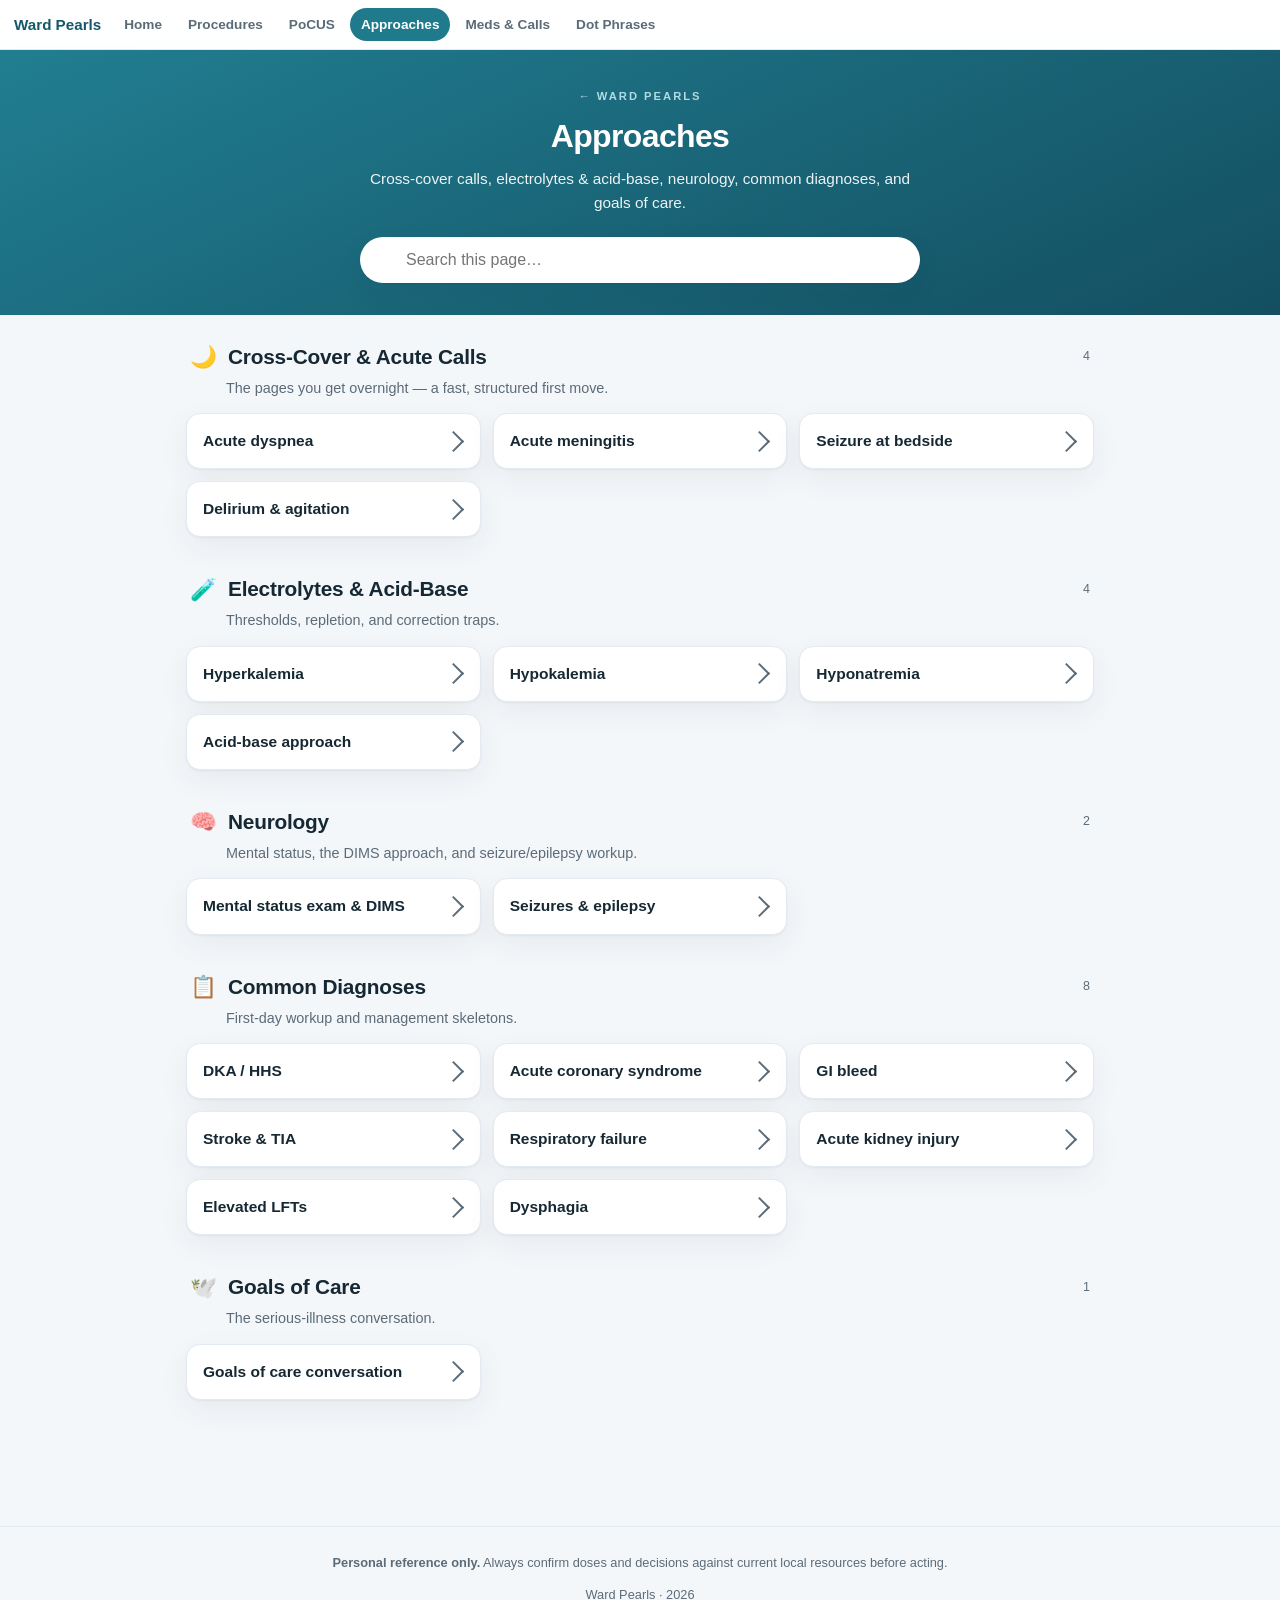
==== approaches.html @ ae711d2e "Add files via upload" ====
<!DOCTYPE html>
<html lang="en">
<head>
<meta charset="UTF-8">
<meta name="viewport" content="width=device-width, initial-scale=1.0">
<title>Approaches — Ward Pearls</title>
<link rel="stylesheet" href="styles.css?v=2">
</head>
<body data-page="approaches">
<div class="topbar" id="topbar"></div>
<header class="hero">
  <div class="kicker"><a href="index.html" style="color:#cdeef4;text-decoration:none">← Ward Pearls</a></div>
  <h1 id="pageTitle">Approaches</h1>
  <p id="pageDesc"></p>
  <div class="searchwrap">
    <svg viewBox="0 0 24 24" fill="none" stroke="currentColor" stroke-width="2"><circle cx="11" cy="11" r="7"/><path d="M21 21l-4.3-4.3"/></svg>
    <input id="search" type="text" placeholder="Search this page…" autocomplete="off">
  </div>
</header>
<main id="main"></main>
<footer>
  <p class="disclaimer"><strong>Personal reference only.</strong> Always confirm doses and decisions against current local resources before acting.</p>
  <p>Ward Pearls · <span id="year"></span></p>
</footer>
<script src="data.js?v=2"></script>
<script src="app.js?v=2"></script>
</body>
</html>
---- styles.css ----
:root{
  --bg:#f4f7fa;
  --panel:#ffffff;
  --ink:#152833;
  --muted:#5c6b78;
  --line:#e4eaf1;
  --accent:#1f7a8c;
  --accent-dark:#14586a;
  --accent-soft:#e8f4f6;
  --warn:#b3541e;
  --warn-soft:#fdf1e7;
  --shadow:0 1px 2px rgba(16,35,46,.05),0 10px 30px rgba(16,35,46,.06);
  --radius:14px;
}
*{box-sizing:border-box}
html{scroll-behavior:smooth}
body{
  margin:0;
  font-family:-apple-system,BlinkMacSystemFont,"Segoe UI",Roboto,Helvetica,Arial,sans-serif;
  color:var(--ink);background:var(--bg);line-height:1.55;
  -webkit-font-smoothing:antialiased;
}
a{color:var(--accent-dark)}

/* ---- top nav bar ---- */
.topbar{
  position:sticky;top:0;z-index:40;
  background:rgba(255,255,255,.92);backdrop-filter:blur(10px);
  border-bottom:1px solid var(--line);
  display:flex;align-items:center;gap:4px;
  padding:8px 14px;overflow-x:auto;white-space:nowrap;
}
.topbar .brand{font-weight:750;color:var(--accent-dark);font-size:.95rem;margin-right:8px;text-decoration:none;flex:none}
.topbar a.navlink{
  color:var(--muted);text-decoration:none;font-size:.85rem;font-weight:600;
  padding:6px 11px;border-radius:999px;flex:none;
}
.topbar a.navlink:hover{color:var(--accent-dark);background:var(--accent-soft)}
.topbar a.navlink.active{color:#fff;background:var(--accent)}

/* ---- hero ---- */
header.hero{
  background:linear-gradient(155deg,#217e91 0%,#134f61 100%);
  color:#fff;padding:38px 20px 32px;text-align:center;
}
header.hero .kicker{text-transform:uppercase;letter-spacing:.18em;font-size:.7rem;font-weight:600;opacity:.85}
header.hero h1{margin:.4rem 0 .35rem;font-size:2rem;font-weight:750;letter-spacing:-.02em}
header.hero p{margin:0 auto;max-width:560px;font-size:.96rem;opacity:.92}
.searchwrap{max-width:560px;margin:22px auto 0;position:relative}
#search{width:100%;padding:14px 16px 14px 46px;border:none;border-radius:999px;font-size:1rem;box-shadow:var(--shadow);outline:none;color:var(--ink)}
.searchwrap svg{position:absolute;left:17px;top:50%;transform:translateY(-50%);width:18px;height:18px;opacity:.45}

main{max-width:940px;margin:0 auto;padding:26px 16px 90px}

/* ---- home page cards ---- */
.homegrid{display:grid;grid-template-columns:repeat(auto-fill,minmax(260px,1fr));gap:14px;margin-top:6px}
a.homecard{
  display:block;text-decoration:none;color:inherit;
  background:var(--panel);border:1px solid var(--line);border-radius:var(--radius);
  box-shadow:var(--shadow);padding:20px;transition:transform .12s,border-color .12s;
}
a.homecard:hover{transform:translateY(-2px);border-color:var(--accent)}
a.homecard .ico{font-size:1.7rem;display:block;margin-bottom:8px}
a.homecard h3{margin:0 0 5px;font-size:1.12rem;color:var(--accent-dark)}
a.homecard p{margin:0;color:var(--muted);font-size:.88rem}
a.homecard .cnt{display:inline-block;margin-top:10px;font-size:.72rem;font-weight:700;color:var(--accent);background:var(--accent-soft);padding:2px 9px;border-radius:999px}

/* ---- global search results (home) ---- */
#results{margin-top:18px}
#results .ritem{display:block;text-decoration:none;color:inherit;background:var(--panel);border:1px solid var(--line);border-radius:10px;box-shadow:var(--shadow);padding:12px 15px;margin-bottom:8px}
#results .ritem:hover{border-color:var(--accent)}
#results .ritem b{color:var(--accent-dark)}
#results .ritem .where{font-size:.74rem;color:var(--muted);text-transform:uppercase;letter-spacing:.04em}

/* ---- section + cards ---- */
section{margin-bottom:36px;scroll-margin-top:64px}
.sec-head{display:flex;align-items:center;gap:11px;margin:0 4px 4px}
.sec-head .ico{font-size:1.35rem;line-height:1}
.sec-head h2{margin:0;font-size:1.3rem;letter-spacing:-.01em}
.sec-head .count{font-size:.78rem;color:var(--muted);font-weight:500;margin-left:auto}
.sec-desc{margin:0 4px 14px 40px;color:var(--muted);font-size:.9rem}
.grid{display:grid;grid-template-columns:repeat(auto-fill,minmax(250px,1fr));gap:12px}

details.card{background:var(--panel);border:1px solid var(--line);border-radius:var(--radius);box-shadow:var(--shadow);overflow:hidden;transition:border-color .15s;scroll-margin-top:70px}
details.card[open]{border-color:var(--accent);grid-column:1/-1}
summary{list-style:none;cursor:pointer;padding:15px 16px;font-weight:650;font-size:.97rem;display:flex;align-items:center;justify-content:space-between;gap:8px}
summary::-webkit-details-marker{display:none}
summary .chev{flex:none;width:15px;height:15px;border-right:2px solid var(--muted);border-bottom:2px solid var(--muted);transform:rotate(-45deg);transition:transform .2s;margin-right:3px}
details[open] summary .chev{transform:rotate(45deg)}

.card-body{padding:4px 20px 20px;border-top:1px solid var(--line);font-size:.93rem}
.card-body h4{margin:17px 0 5px;font-size:.75rem;text-transform:uppercase;letter-spacing:.06em;color:var(--accent-dark);font-weight:700}
.card-body h4:first-child{margin-top:14px}
.card-body ul{margin:5px 0;padding-left:19px}
.card-body li{margin:3px 0}
.card-body p{margin:7px 0}
.card-body code{background:var(--accent-soft);padding:1px 5px;border-radius:5px;font-size:.86em}
.card-body .lead{color:var(--muted);font-style:italic;margin-top:12px}
.card-body details{margin:9px 0;border:1px solid var(--line);border-radius:9px;background:#fbfcfe}
.card-body details > summary{padding:9px 13px;font-size:.88rem;font-weight:600;color:var(--accent-dark)}
.card-body details .inner{padding:2px 15px 12px}
.flag{background:var(--warn-soft);border-left:3px solid var(--warn);border-radius:0 8px 8px 0;padding:9px 13px;margin:11px 0;font-size:.9rem;color:#7c3d15}
.flag b{color:var(--warn)}
.pill{background:var(--accent-soft);border-radius:0 8px 8px 0;border-left:3px solid var(--accent);padding:9px 13px;margin:11px 0;font-size:.9rem}
.tag{display:inline-block;font-size:.62rem;font-weight:700;text-transform:uppercase;letter-spacing:.04em;color:var(--muted);background:#eef2f6;padding:2px 7px;border-radius:999px;margin-left:8px;vertical-align:middle}

/* ---- dot phrases ---- */
.dp-actions{display:flex;justify-content:flex-end;margin:10px 0 4px}
.copybtn{cursor:pointer;border:1px solid var(--accent);background:var(--accent-soft);color:var(--accent-dark);font-weight:600;font-size:.8rem;padding:6px 14px;border-radius:8px}
.copybtn:hover{background:var(--accent);color:#fff}
.copybtn.done{background:#2f855a;border-color:#2f855a;color:#fff}
pre.dp{white-space:pre-wrap;background:#f8fafc;border:1px solid var(--line);border-radius:9px;padding:13px 15px;font-family:"SF Mono",Menlo,Consolas,monospace;font-size:.82rem;line-height:1.5;color:var(--ink);overflow-x:auto}

.noresults{display:none;text-align:center;color:var(--muted);padding:40px;font-style:italic}
footer{text-align:center;color:var(--muted);font-size:.8rem;padding:26px 20px 44px;border-top:1px solid var(--line)}
.disclaimer{max-width:720px;margin:0 auto 10px;line-height:1.5}
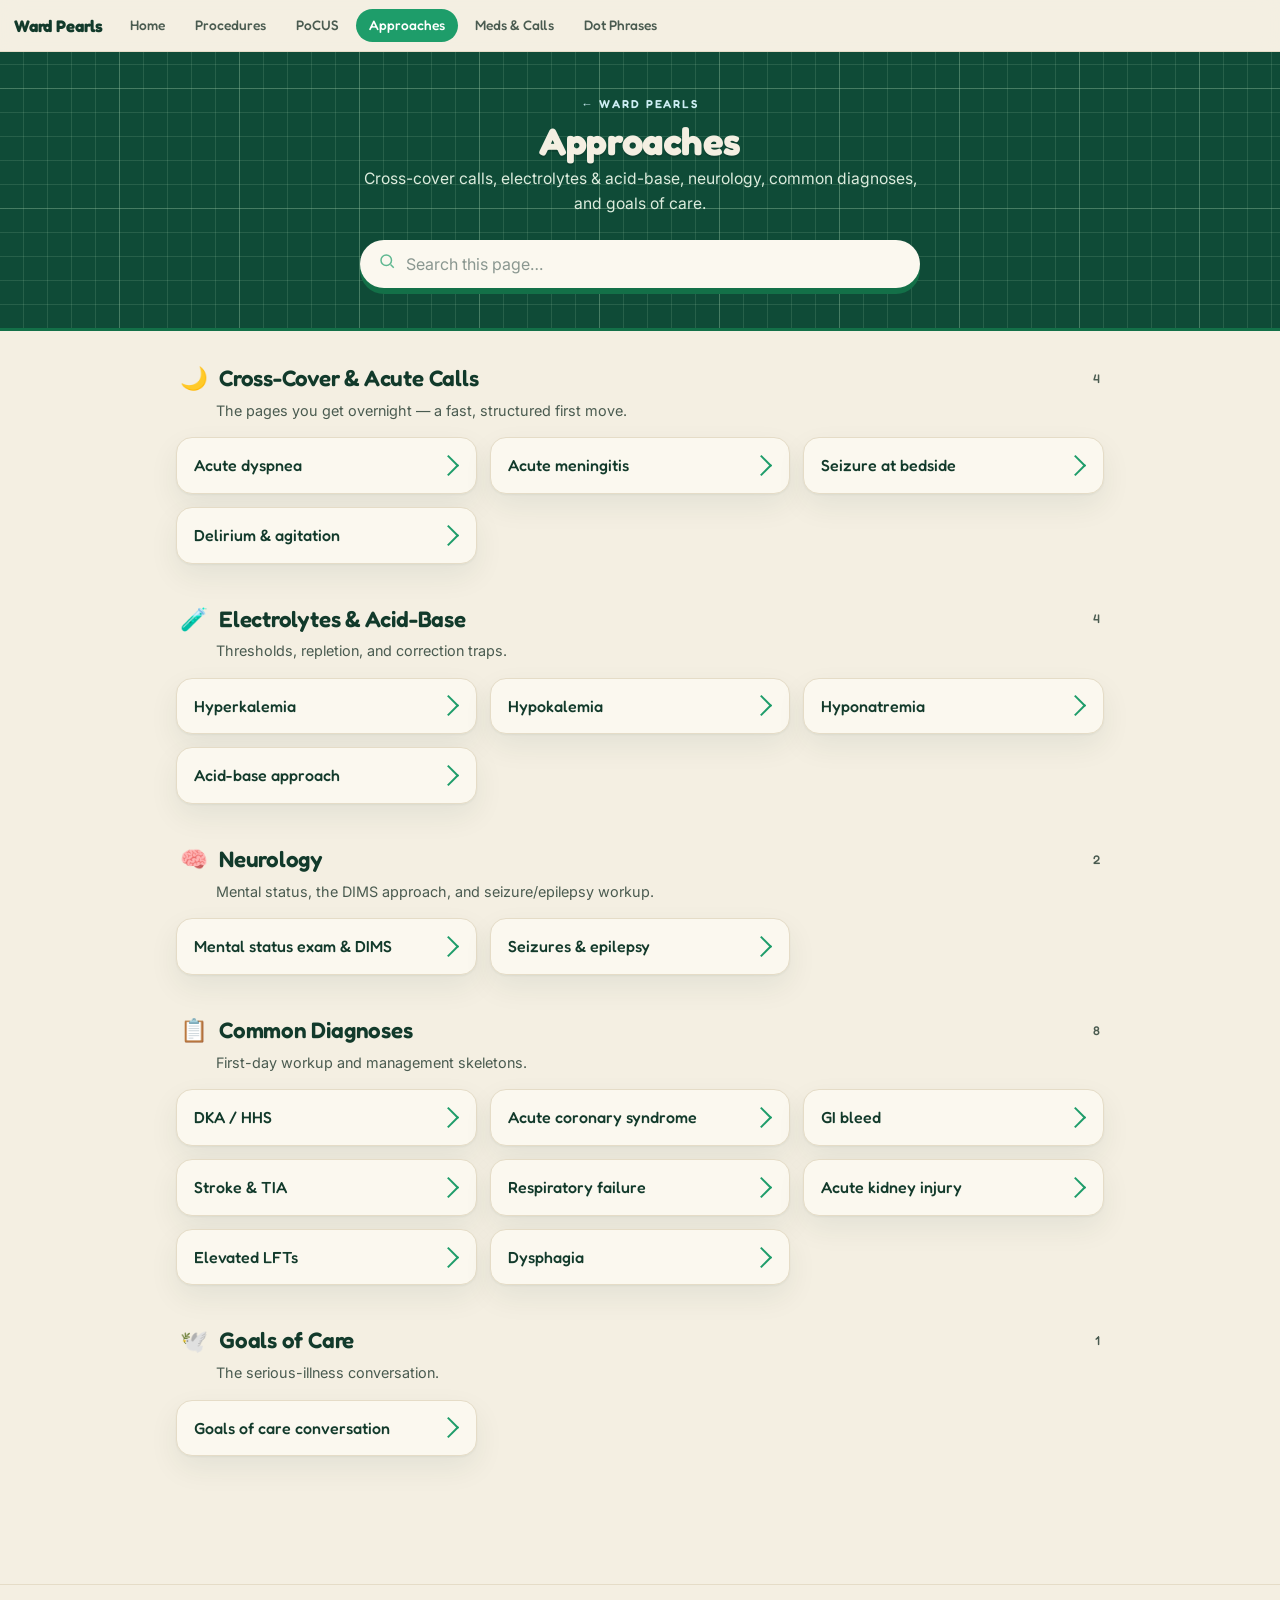
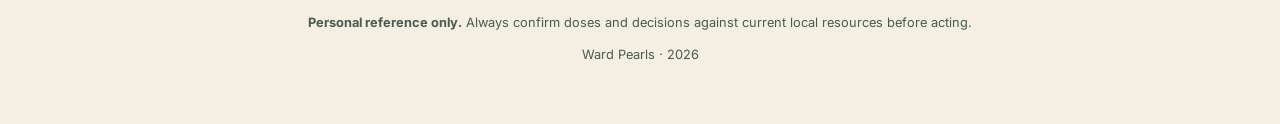
==== commit c7626b10: "Add files via upload" ====
--- a/approaches.html
+++ b/approaches.html
@@ -4,7 +4,7 @@
 <meta charset="UTF-8">
 <meta name="viewport" content="width=device-width, initial-scale=1.0">
 <title>Approaches — Ward Pearls</title>
-<link rel="stylesheet" href="styles.css?v=2">
+<link rel="stylesheet" href="styles.css?v=3">
 </head>
 <body data-page="approaches">
 <div class="topbar" id="topbar"></div>
--- a/styles.css
+++ b/styles.css
@@ -1,116 +1,138 @@
+@import url('https://fonts.googleapis.com/css2?family=Fredoka:wght@400;500;600;700&family=Inter:wght@400;500;600;700&display=swap');
+
 :root{
-  --bg:#f4f7fa;
-  --panel:#ffffff;
-  --ink:#152833;
-  --muted:#5c6b78;
-  --line:#e4eaf1;
-  --accent:#1f7a8c;
-  --accent-dark:#14586a;
-  --accent-soft:#e8f4f6;
-  --warn:#b3541e;
-  --warn-soft:#fdf1e7;
-  --shadow:0 1px 2px rgba(16,35,46,.05),0 10px 30px rgba(16,35,46,.06);
-  --radius:14px;
+  --paper:#f4efe2;          /* warm cream page */
+  --paper2:#ece5d3;
+  --card:#fbf8ef;           /* warm white card */
+  --ink:#123a2b;            /* deep forest green (headings) */
+  --ink-soft:#4a5b50;       /* muted body */
+  --mat:#0f4b37;            /* cutting-mat green (hero) */
+  --mat-line:rgba(160,205,170,.16);
+  --mat-line2:rgba(160,205,170,.26);
+  --accent:#1e9d6a;         /* emerald */
+  --accent-dark:#137048;    /* extruded shadow / darker */
+  --accent-soft:#e4f1e4;
+  --warn:#b45a1e;
+  --warn-soft:#f9ecdd;
+  --line:#e5dcc7;           /* warm border */
+  --shadow:0 1px 2px rgba(18,58,43,.05),0 12px 30px rgba(18,58,43,.07);
+  --radius:16px;
+  --display:"Fredoka",-apple-system,BlinkMacSystemFont,"Segoe UI",sans-serif;
+  --body:"Inter",-apple-system,BlinkMacSystemFont,"Segoe UI",Roboto,sans-serif;
 }
 *{box-sizing:border-box}
 html{scroll-behavior:smooth}
 body{
-  margin:0;
-  font-family:-apple-system,BlinkMacSystemFont,"Segoe UI",Roboto,Helvetica,Arial,sans-serif;
-  color:var(--ink);background:var(--bg);line-height:1.55;
-  -webkit-font-smoothing:antialiased;
+  margin:0;font-family:var(--body);color:var(--ink);background:var(--paper);
+  line-height:1.55;-webkit-font-smoothing:antialiased;
 }
 a{color:var(--accent-dark)}
 
-/* ---- top nav bar ---- */
+/* ---- top nav ---- */
 .topbar{
   position:sticky;top:0;z-index:40;
-  background:rgba(255,255,255,.92);backdrop-filter:blur(10px);
+  background:rgba(244,239,226,.92);backdrop-filter:blur(10px);
   border-bottom:1px solid var(--line);
-  display:flex;align-items:center;gap:4px;
-  padding:8px 14px;overflow-x:auto;white-space:nowrap;
+  display:flex;align-items:center;gap:4px;padding:9px 14px;overflow-x:auto;white-space:nowrap;
 }
-.topbar .brand{font-weight:750;color:var(--accent-dark);font-size:.95rem;margin-right:8px;text-decoration:none;flex:none}
+.topbar .brand{font-family:var(--display);font-weight:700;color:var(--ink);font-size:1.05rem;margin-right:10px;text-decoration:none;flex:none;letter-spacing:-.01em}
 .topbar a.navlink{
-  color:var(--muted);text-decoration:none;font-size:.85rem;font-weight:600;
-  padding:6px 11px;border-radius:999px;flex:none;
+  font-family:var(--display);color:var(--ink-soft);text-decoration:none;font-size:.86rem;font-weight:500;
+  padding:6px 13px;border-radius:999px;flex:none;
 }
-.topbar a.navlink:hover{color:var(--accent-dark);background:var(--accent-soft)}
+.topbar a.navlink:hover{color:var(--ink);background:var(--accent-soft)}
 .topbar a.navlink.active{color:#fff;background:var(--accent)}
 
-/* ---- hero ---- */
+/* ---- hero (cutting-mat) ---- */
 header.hero{
-  background:linear-gradient(155deg,#217e91 0%,#134f61 100%);
-  color:#fff;padding:38px 20px 32px;text-align:center;
+  position:relative;color:#f4efe2;padding:44px 20px 40px;text-align:center;
+  background-color:var(--mat);
+  background-image:
+    repeating-linear-gradient(0deg, transparent 0 23px, var(--mat-line) 23px 24px),
+    repeating-linear-gradient(90deg, transparent 0 23px, var(--mat-line) 23px 24px),
+    repeating-linear-gradient(0deg, transparent 0 119px, var(--mat-line2) 119px 120px),
+    repeating-linear-gradient(90deg, transparent 0 119px, var(--mat-line2) 119px 120px);
+  border-bottom:3px solid var(--accent-dark);
 }
-header.hero .kicker{text-transform:uppercase;letter-spacing:.18em;font-size:.7rem;font-weight:600;opacity:.85}
-header.hero h1{margin:.4rem 0 .35rem;font-size:2rem;font-weight:750;letter-spacing:-.02em}
-header.hero p{margin:0 auto;max-width:560px;font-size:.96rem;opacity:.92}
-.searchwrap{max-width:560px;margin:22px auto 0;position:relative}
-#search{width:100%;padding:14px 16px 14px 46px;border:none;border-radius:999px;font-size:1rem;box-shadow:var(--shadow);outline:none;color:var(--ink)}
-.searchwrap svg{position:absolute;left:17px;top:50%;transform:translateY(-50%);width:18px;height:18px;opacity:.45}
+header.hero .kicker{font-family:var(--display);text-transform:uppercase;letter-spacing:.16em;font-size:.72rem;font-weight:600;color:#bfe0c6}
+header.hero .kicker a{color:#bfe0c6;text-decoration:none}
+header.hero h1{font-family:var(--display);margin:.4rem 0 .4rem;font-size:2.4rem;font-weight:700;letter-spacing:-.015em;line-height:1.05;text-shadow:0 2px 0 rgba(0,0,0,.12)}
+header.hero p{margin:0 auto;max-width:560px;font-size:.98rem;color:#dcecdd}
+.searchwrap{max-width:560px;margin:24px auto 0;position:relative}
+#search{width:100%;font-family:var(--body);padding:14px 16px 14px 46px;border:none;border-radius:999px;font-size:1rem;box-shadow:0 6px 0 var(--accent-dark);outline:none;color:var(--ink);background:#fbf8ef}
+#search::placeholder{color:#8a9790}
+.searchwrap svg{position:absolute;left:18px;top:calc(50% - 3px);transform:translateY(-50%);width:18px;height:18px;color:var(--accent);opacity:.7}
 
-main{max-width:940px;margin:0 auto;padding:26px 16px 90px}
+main{max-width:960px;margin:0 auto;padding:30px 16px 90px}
 
-/* ---- home page cards ---- */
-.homegrid{display:grid;grid-template-columns:repeat(auto-fill,minmax(260px,1fr));gap:14px;margin-top:6px}
+/* ---- home cards ---- */
+.homegrid{display:grid;grid-template-columns:repeat(auto-fill,minmax(268px,1fr));gap:16px;margin-top:6px}
 a.homecard{
-  display:block;text-decoration:none;color:inherit;
-  background:var(--panel);border:1px solid var(--line);border-radius:var(--radius);
-  box-shadow:var(--shadow);padding:20px;transition:transform .12s,border-color .12s;
+  display:block;text-decoration:none;color:inherit;background:var(--card);
+  border:1.5px solid var(--line);border-radius:var(--radius);box-shadow:var(--shadow);
+  padding:22px;transition:transform .12s,border-color .12s,box-shadow .12s;
 }
-a.homecard:hover{transform:translateY(-2px);border-color:var(--accent)}
-a.homecard .ico{font-size:1.7rem;display:block;margin-bottom:8px}
-a.homecard h3{margin:0 0 5px;font-size:1.12rem;color:var(--accent-dark)}
-a.homecard p{margin:0;color:var(--muted);font-size:.88rem}
-a.homecard .cnt{display:inline-block;margin-top:10px;font-size:.72rem;font-weight:700;color:var(--accent);background:var(--accent-soft);padding:2px 9px;border-radius:999px}
+a.homecard:hover{transform:translateY(-3px);border-color:var(--accent);box-shadow:0 4px 0 var(--accent-dark),0 16px 34px rgba(18,58,43,.1)}
+a.homecard .ico{font-size:1.9rem;display:block;margin-bottom:10px}
+a.homecard h3{font-family:var(--display);margin:0 0 5px;font-size:1.2rem;font-weight:600;color:var(--ink)}
+a.homecard p{margin:0;color:var(--ink-soft);font-size:.89rem}
+a.homecard .cnt{font-family:var(--display);display:inline-block;margin-top:12px;font-size:.74rem;font-weight:600;color:#fff;background:var(--accent);padding:3px 11px;border-radius:999px}
 
-/* ---- global search results (home) ---- */
+/* ---- global search results ---- */
 #results{margin-top:18px}
-#results .ritem{display:block;text-decoration:none;color:inherit;background:var(--panel);border:1px solid var(--line);border-radius:10px;box-shadow:var(--shadow);padding:12px 15px;margin-bottom:8px}
+#results .ritem{display:block;text-decoration:none;color:inherit;background:var(--card);border:1.5px solid var(--line);border-radius:12px;box-shadow:var(--shadow);padding:12px 16px;margin-bottom:9px}
 #results .ritem:hover{border-color:var(--accent)}
-#results .ritem b{color:var(--accent-dark)}
-#results .ritem .where{font-size:.74rem;color:var(--muted);text-transform:uppercase;letter-spacing:.04em}
+#results .ritem b{font-family:var(--display);font-weight:600;color:var(--ink)}
+#results .ritem .where{font-family:var(--display);font-size:.72rem;color:var(--accent-dark);text-transform:uppercase;letter-spacing:.06em;font-weight:600}
 
-/* ---- section + cards ---- */
-section{margin-bottom:36px;scroll-margin-top:64px}
+/* ---- sections + cards ---- */
+section{margin-bottom:38px;scroll-margin-top:64px}
 .sec-head{display:flex;align-items:center;gap:11px;margin:0 4px 4px}
-.sec-head .ico{font-size:1.35rem;line-height:1}
-.sec-head h2{margin:0;font-size:1.3rem;letter-spacing:-.01em}
-.sec-head .count{font-size:.78rem;color:var(--muted);font-weight:500;margin-left:auto}
-.sec-desc{margin:0 4px 14px 40px;color:var(--muted);font-size:.9rem}
-.grid{display:grid;grid-template-columns:repeat(auto-fill,minmax(250px,1fr));gap:12px}
+.sec-head .ico{font-size:1.4rem;line-height:1}
+.sec-head h2{font-family:var(--display);margin:0;font-size:1.4rem;font-weight:600;letter-spacing:-.01em;color:var(--ink)}
+.sec-head .count{font-family:var(--display);font-size:.78rem;color:var(--ink-soft);font-weight:500;margin-left:auto}
+.sec-desc{margin:0 4px 15px 40px;color:var(--ink-soft);font-size:.9rem}
+.grid{display:grid;grid-template-columns:repeat(auto-fill,minmax(258px,1fr));gap:13px}
 
-details.card{background:var(--panel);border:1px solid var(--line);border-radius:var(--radius);box-shadow:var(--shadow);overflow:hidden;transition:border-color .15s;scroll-margin-top:70px}
+details.card{background:var(--card);border:1.5px solid var(--line);border-radius:var(--radius);box-shadow:var(--shadow);overflow:hidden;transition:border-color .15s;scroll-margin-top:72px}
 details.card[open]{border-color:var(--accent);grid-column:1/-1}
-summary{list-style:none;cursor:pointer;padding:15px 16px;font-weight:650;font-size:.97rem;display:flex;align-items:center;justify-content:space-between;gap:8px}
+summary{font-family:var(--display);list-style:none;cursor:pointer;padding:15px 17px;font-weight:500;font-size:1rem;color:var(--ink);display:flex;align-items:center;justify-content:space-between;gap:8px}
 summary::-webkit-details-marker{display:none}
-summary .chev{flex:none;width:15px;height:15px;border-right:2px solid var(--muted);border-bottom:2px solid var(--muted);transform:rotate(-45deg);transition:transform .2s;margin-right:3px}
+summary .chev{flex:none;width:15px;height:15px;border-right:2.5px solid var(--accent);border-bottom:2.5px solid var(--accent);transform:rotate(-45deg);transition:transform .2s;margin-right:3px}
 details[open] summary .chev{transform:rotate(45deg)}
 
-.card-body{padding:4px 20px 20px;border-top:1px solid var(--line);font-size:.93rem}
-.card-body h4{margin:17px 0 5px;font-size:.75rem;text-transform:uppercase;letter-spacing:.06em;color:var(--accent-dark);font-weight:700}
+.card-body{padding:4px 20px 20px;border-top:1.5px solid var(--line);font-size:.93rem;color:var(--ink-soft)}
+.card-body h4{font-family:var(--display);margin:17px 0 5px;font-size:.76rem;text-transform:uppercase;letter-spacing:.06em;color:var(--accent-dark);font-weight:600}
 .card-body h4:first-child{margin-top:14px}
 .card-body ul{margin:5px 0;padding-left:19px}
 .card-body li{margin:3px 0}
 .card-body p{margin:7px 0}
-.card-body code{background:var(--accent-soft);padding:1px 5px;border-radius:5px;font-size:.86em}
-.card-body .lead{color:var(--muted);font-style:italic;margin-top:12px}
-.card-body details{margin:9px 0;border:1px solid var(--line);border-radius:9px;background:#fbfcfe}
-.card-body details > summary{padding:9px 13px;font-size:.88rem;font-weight:600;color:var(--accent-dark)}
+.card-body b{color:var(--ink)}
+.card-body code{background:var(--accent-soft);padding:1px 5px;border-radius:5px;font-size:.86em;color:var(--ink)}
+.card-body .lead{color:var(--ink-soft);font-style:italic;margin-top:12px}
+.card-body details{margin:9px 0;border:1.5px solid var(--line);border-radius:10px;background:#fdfbf4}
+.card-body details > summary{padding:9px 14px;font-size:.9rem;font-weight:500;color:var(--accent-dark)}
 .card-body details .inner{padding:2px 15px 12px}
-.flag{background:var(--warn-soft);border-left:3px solid var(--warn);border-radius:0 8px 8px 0;padding:9px 13px;margin:11px 0;font-size:.9rem;color:#7c3d15}
+.flag{background:var(--warn-soft);border-left:4px solid var(--warn);border-radius:0 9px 9px 0;padding:10px 14px;margin:11px 0;font-size:.9rem;color:#8a441a}
 .flag b{color:var(--warn)}
-.pill{background:var(--accent-soft);border-radius:0 8px 8px 0;border-left:3px solid var(--accent);padding:9px 13px;margin:11px 0;font-size:.9rem}
-.tag{display:inline-block;font-size:.62rem;font-weight:700;text-transform:uppercase;letter-spacing:.04em;color:var(--muted);background:#eef2f6;padding:2px 7px;border-radius:999px;margin-left:8px;vertical-align:middle}
+.pill{background:var(--accent-soft);border-radius:0 9px 9px 0;border-left:4px solid var(--accent);padding:10px 14px;margin:11px 0;font-size:.9rem;color:var(--ink)}
+.tag{font-family:var(--display);display:inline-block;font-size:.64rem;font-weight:600;text-transform:uppercase;letter-spacing:.04em;color:var(--ink-soft);background:var(--paper2);padding:2px 8px;border-radius:999px;margin-left:8px;vertical-align:middle}
 
 /* ---- dot phrases ---- */
-.dp-actions{display:flex;justify-content:flex-end;margin:10px 0 4px}
-.copybtn{cursor:pointer;border:1px solid var(--accent);background:var(--accent-soft);color:var(--accent-dark);font-weight:600;font-size:.8rem;padding:6px 14px;border-radius:8px}
-.copybtn:hover{background:var(--accent);color:#fff}
-.copybtn.done{background:#2f855a;border-color:#2f855a;color:#fff}
-pre.dp{white-space:pre-wrap;background:#f8fafc;border:1px solid var(--line);border-radius:9px;padding:13px 15px;font-family:"SF Mono",Menlo,Consolas,monospace;font-size:.82rem;line-height:1.5;color:var(--ink);overflow-x:auto}
+.dp-actions{display:flex;justify-content:flex-end;margin:12px 0 6px}
+.copybtn{
+  font-family:var(--display);cursor:pointer;border:none;background:var(--accent);color:#fff;font-weight:600;font-size:.84rem;
+  padding:9px 18px;border-radius:11px;box-shadow:0 4px 0 var(--accent-dark);transition:transform .05s,box-shadow .05s;
+}
+.copybtn:hover{filter:brightness(1.04)}
+.copybtn:active{transform:translateY(3px);box-shadow:0 1px 0 var(--accent-dark)}
+.copybtn.done{background:var(--accent-dark);box-shadow:0 4px 0 #0c5236}
+pre.dp{white-space:pre-wrap;background:#0f4b37;border-radius:11px;padding:15px 17px;font-family:"SF Mono",Menlo,Consolas,monospace;font-size:.82rem;line-height:1.55;color:#e7f2e3;overflow-x:auto;box-shadow:inset 0 0 0 1px rgba(160,205,170,.15)}
 
-.noresults{display:none;text-align:center;color:var(--muted);padding:40px;font-style:italic}
-footer{text-align:center;color:var(--muted);font-size:.8rem;padding:26px 20px 44px;border-top:1px solid var(--line)}
+.noresults{display:none;text-align:center;color:var(--ink-soft);padding:40px;font-style:italic}
+footer{text-align:center;color:var(--ink-soft);font-size:.8rem;padding:28px 20px 46px;border-top:1px solid var(--line)}
 .disclaimer{max-width:720px;margin:0 auto 10px;line-height:1.5}
+
+@media(max-width:560px){
+  header.hero h1{font-size:1.95rem}
+}
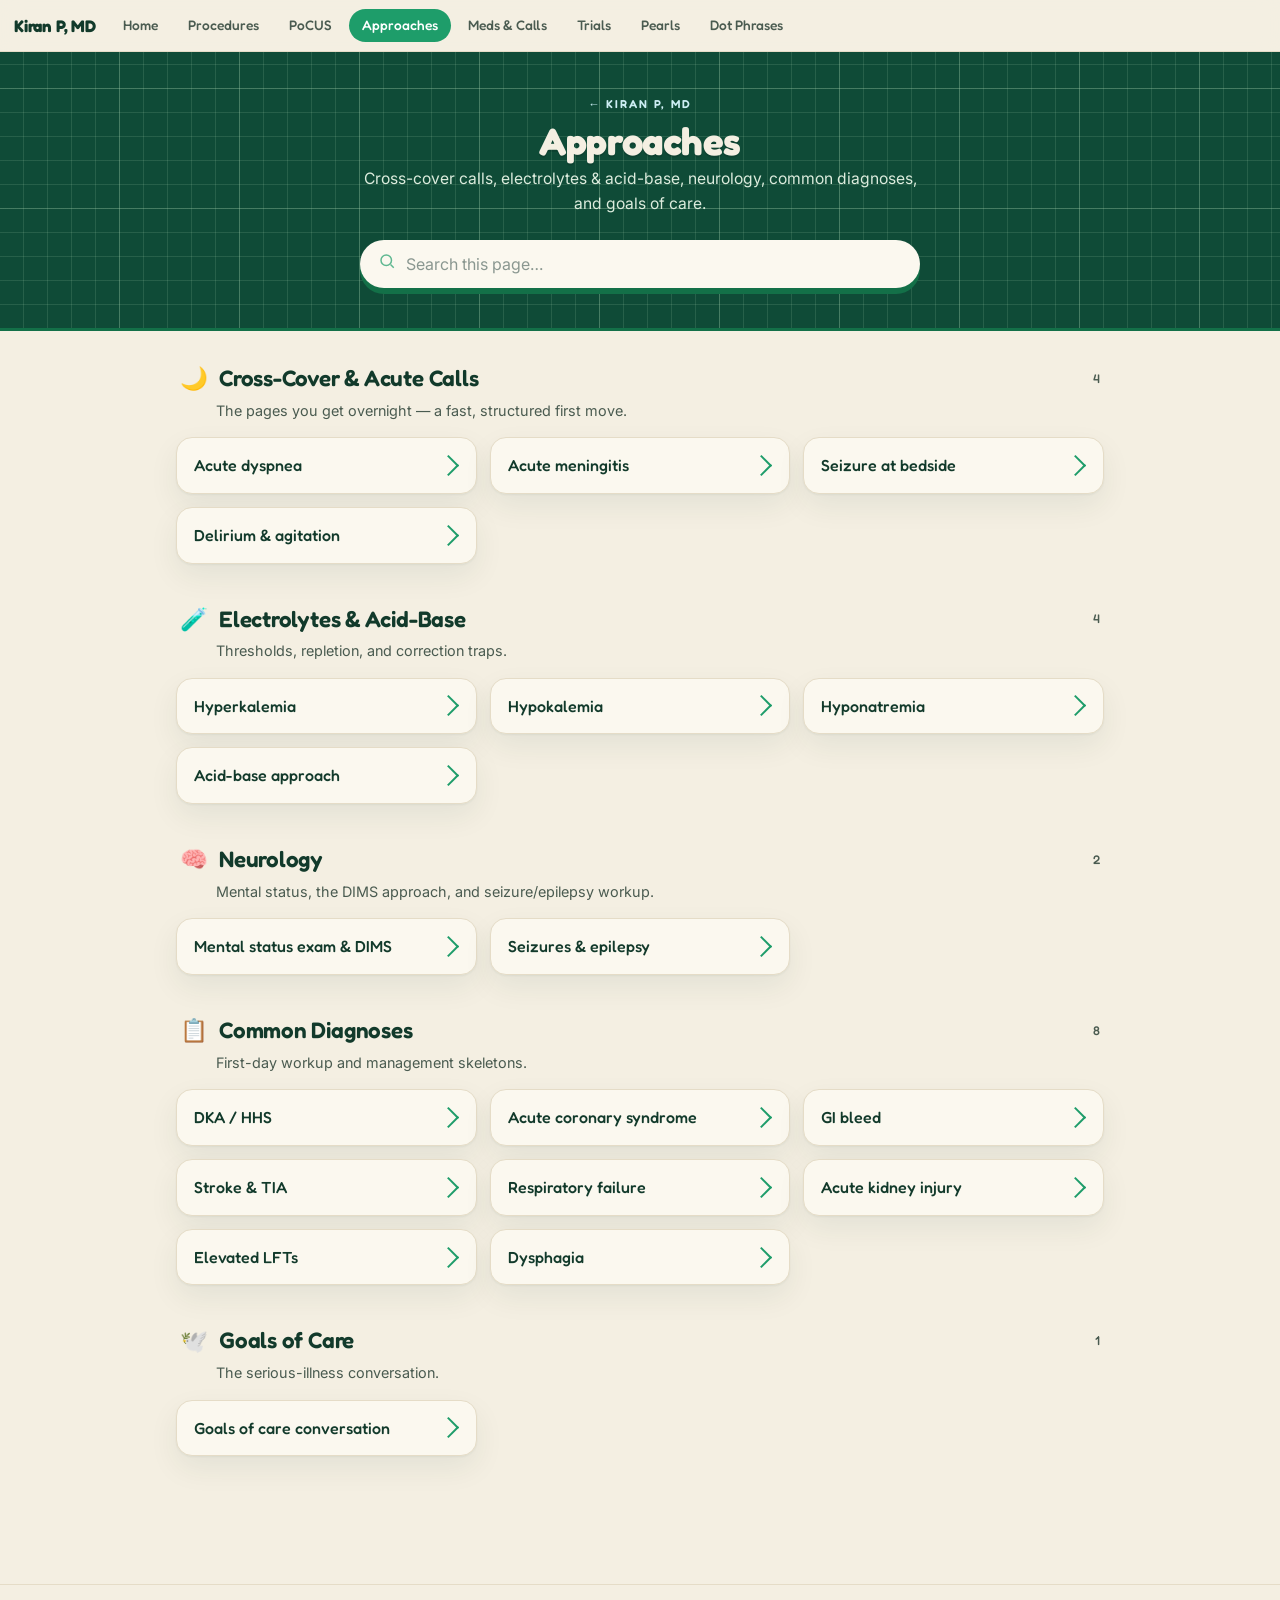
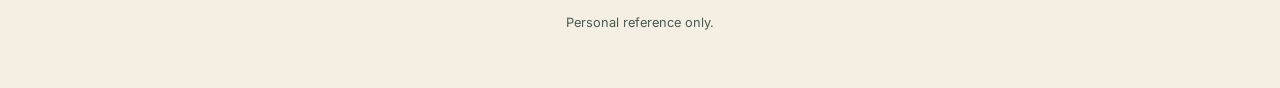
==== commit dcd64ff7: "Add files via upload" ====
--- a/approaches.html
+++ b/approaches.html
@@ -3,13 +3,13 @@
 <head>
 <meta charset="UTF-8">
 <meta name="viewport" content="width=device-width, initial-scale=1.0">
-<title>Approaches — Ward Pearls</title>
-<link rel="stylesheet" href="styles.css?v=3">
+<title>Approaches — Kiran P, MD</title>
+<link rel="stylesheet" href="styles.css?v=4">
 </head>
 <body data-page="approaches">
 <div class="topbar" id="topbar"></div>
 <header class="hero">
-  <div class="kicker"><a href="index.html" style="color:#cdeef4;text-decoration:none">← Ward Pearls</a></div>
+  <div class="kicker"><a href="index.html" style="color:#cdeef4;text-decoration:none">← Kiran P, MD</a></div>
   <h1 id="pageTitle">Approaches</h1>
   <p id="pageDesc"></p>
   <div class="searchwrap">
@@ -19,10 +19,9 @@
 </header>
 <main id="main"></main>
 <footer>
-  <p class="disclaimer"><strong>Personal reference only.</strong> Always confirm doses and decisions against current local resources before acting.</p>
-  <p>Ward Pearls · <span id="year"></span></p>
+  <p class="disclaimer">Personal reference only.</p>
 </footer>
-<script src="data.js?v=2"></script>
-<script src="app.js?v=2"></script>
+<script src="data.js?v=4"></script>
+<script src="app.js?v=4"></script>
 </body>
 </html>
